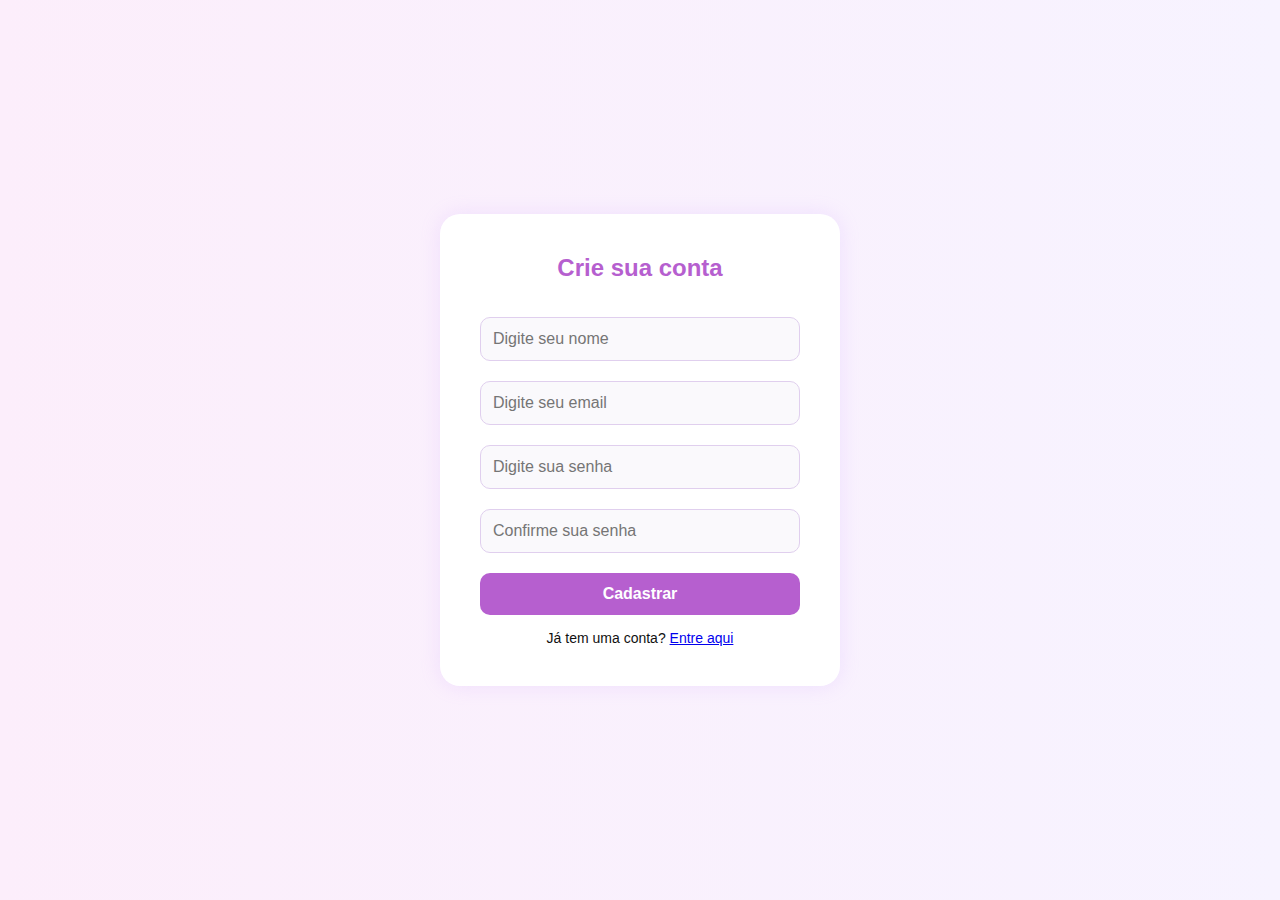
==== cadastro.html @ c94ce1c2 "ATT36 frontend" ====
<!DOCTYPE html>
<html lang="pt-BR">
<head>
  <meta charset="UTF-8">
  <title>Cadastro | Perfume Luxe</title>
  <link rel="stylesheet" href="css/style.css">
  <style>
    /* Estilos do formulário */
    body {
      margin: 0;
      padding: 0;
      font-family: 'Segoe UI', sans-serif;
      background: linear-gradient(to right, #fceefb, #f7f3ff);
      display: flex;
      justify-content: center;
      align-items: center;
      height: 100vh;
    }

    .form-container {
      background-color: #fff;
      padding: 40px;
      border-radius: 20px;
      box-shadow: 0 0 20px rgba(200, 150, 255, 0.2);
      max-width: 400px;
      width: 100%;
    }

    .form-container h2 {
      text-align: center;
      color: #b65fcf;
      margin-bottom: 25px;
      font-weight: 600;
    }

    .form-container input {
      width: 100%;
      padding: 12px;
      margin: 10px 0;
      border: 1px solid #e0cfee;
      border-radius: 10px;
      font-size: 16px;
      outline: none;
      background-color: #faf9fc;
    }

    .form-container button {
      width: 100%;
      padding: 12px;
      background-color: #b65fcf;
      color: white;
      border: none;
      border-radius: 10px;
      font-size: 16px;
      font-weight: bold;
      cursor: pointer;
      transition: background 0.3s;
      margin-top: 10px;
    }

    .form-container button:hover {
      background-color: #9d4bb8;
    }

    #mensagemCadastro {
      text-align: center;
      margin-top: 15px;
      font-size: 14px;
      font-weight: 500;
    }

    #mensagemCadastro.error {
      color: red;
    }

    #mensagemCadastro.success {
      color: green;
    }
  </style>
</head>
<body>
  <div class="form-container">
    <h2>Crie sua conta</h2>
    <form id="cadastro-form">
      <input type="text" id="nome" placeholder="Digite seu nome" required>
      <input type="email" id="email" placeholder="Digite seu email" required>
      <input type="password" id="senha" placeholder="Digite sua senha" required>
      <input type="password" id="confirmar-senha" placeholder="Confirme sua senha" required>
      <button type="submit">Cadastrar</button>
    </form>
    <p id="mensagemCadastro">Já tem uma conta? <a href="login.html">Entre aqui</a></p>
  </div>

  <script>
    const cadastroForm = document.getElementById("cadastro-form");
    const mensagemCadastro = document.getElementById("mensagemCadastro");

    cadastroForm.addEventListener("submit", async (e) => {
      e.preventDefault();

      const nome = document.getElementById("nome").value;
      const email = document.getElementById("email").value;
      const senha = document.getElementById("senha").value;
      const confirmarSenha = document.getElementById("confirmar-senha").value;

      // Validação
      if (!nome || !email || !senha || !confirmarSenha) {
        mensagemCadastro.classList.add('error');
        mensagemCadastro.textContent = "Por favor, preencha todos os campos.";
        return;
      }

      if (senha !== confirmarSenha) {
        mensagemCadastro.classList.add('error');
        mensagemCadastro.textContent = "As senhas não coincidem.";
        return;
      }

      try {
        // Enviar os dados para o backend
        const response = await fetch('https://loja-perfume-backend.onrender.com/api/cadastro', {
          method: 'POST',
          headers: {
            'Content-Type': 'application/json',
          },
          body: JSON.stringify({
            nome: nome,
            email: email,
            senha: senha,
            confirmarSenha: confirmarSenha,
          }),
        });

        const data = await response.json();

        // Log da resposta para ajudar na depuração
        console.log("Resposta do backend:", data);

        if (!response.ok) {
          mensagemCadastro.classList.add('error');
          mensagemCadastro.textContent = `Erro: ${data.mensagem || "Erro desconhecido."}`;
          throw new Error(data.mensagem || "Erro ao cadastrar.");
        }

        if (data.user) {
          mensagemCadastro.classList.add('success');
          mensagemCadastro.textContent = "Cadastro realizado com sucesso!";

          // Log para verificar se o código chegou aqui
          console.log("Redirecionando após cadastro bem-sucedido.");

          // Redirecionamento direto após 2 segundos
          setTimeout(() => {
            window.location.href = "index.html";  // Tente usar href ao invés de assign
          }, 2000);
        } else {
          mensagemCadastro.classList.add('error');
          mensagemCadastro.textContent = data.mensagem || "Erro desconhecido.";
        }
      } catch (error) {
        console.error("Erro ao cadastrar:", error);
      }
    });
  </script>
</body>
</html>
---- css/style.css ----
/* Fonte */
@import url('https://fonts.googleapis.com/css2?family=Montserrat:wght@400;700&display=swap');

* {
  margin: 0;
  padding: 0;
  box-sizing: border-box;
}

body {
  font-family: 'Montserrat', sans-serif;
  background-color: #fff;
  color: #111;
}

.roxo {
  color: #c084fc;
}

header {
  background-color: #111;
  padding: 20px 0;
  color: white;
  display: flex;
  justify-content: space-between;
  align-items: center;
  padding: 20px 50px;
}

.logo {
  font-size: 24px;
  font-weight: bold;
}

.menu {
  display: flex;
  gap: 20px;
}

.menu a {
  color: white;
  text-decoration: none;
  font-size: 16px;
  transition: color 0.3s;
}

.menu a:hover {
  color: #ccc;
}

.user-actions {
  display: flex;
  gap: 15px;
}

.user-actions a {
  color: white;
  text-decoration: none;
  font-size: 15px;
}

.carrinho-btn {
  background-color: #c084fc;
  color: #111;
  border: none;
  padding: 8px 12px;
  border-radius: 5px;
  cursor: pointer;
  font-weight: bold;
}

.hero {
  padding: 40px 20px;
  text-align: center;
}

.hero h1 {
  font-size: 32px;
  font-weight: bold;
  margin-bottom: 20px;
}

/* Adicionando cor verde pro SUCESS */
#mensagemCadastro.success {
  color: green; /* Cor verde para sucesso */
}

/* ==================== CARROSSEL ==================== */
.carousel {
  margin: 40px auto;
  text-align: center;
  overflow: hidden;
  position: relative;
  max-width: 920px; /* 4 imagens de 220px + 3 gaps de 20px */
}

.carousel h2 {
  font-size: 28px;
  margin-bottom: 20px;
}

.carousel-wrapper {
  display: flex;
  justify-content: center;
}

.carousel-track {
  display: flex;
  gap: 20px;
  animation: scrollCarousel 20s linear infinite;
  width: fit-content;
}

.carousel-track img {
  width: 220px;
  height: auto;
  border-radius: 12px;
  box-shadow: 0px 4px 10px rgba(0, 0, 0, 0.2);
}

/* Duplicação de imagens para loop infinito perfeito */
.carousel-track img:nth-child(n+7) {
  display: none;
}

/* Animação contínua */
@keyframes scrollCarousel {
  0% {
    transform: translateX(0);
  }
  100% {
    transform: translateX(-50%);
  }
}

/* ==================== PRODUTOS ==================== */
.produtos {
  padding: 40px 20px;
}

.produtos h2 {
  text-align: center;
  font-size: 26px;
  margin-bottom: 30px;
}

.produtos-grid {
  display: flex;
  flex-wrap: wrap;
  justify-content: center;
  gap: 30px;
}

.produto {
  width: 220px;
  background-color: #fafafa;
  border: 1px solid #ddd;
  border-radius: 12px;
  padding: 15px;
  text-align: center;
  box-shadow: 0 2px 8px rgba(0, 0, 0, 0.08);
  transition: transform 0.3s;
}

.produto:hover {
  transform: translateY(-5px);
}

.produto img {
  width: 100%;
  border-radius: 10px;
  margin-bottom: 10px;
}

.produto h3 {
  font-size: 18px;
  margin: 10px 0 5px;
}

.preco {
  font-size: 16px;
}

.desconto {
  text-decoration: line-through;
  color: #999;
  margin-left: 5px;
}

/* ==================== RESPONSIVO ==================== */

/* Para dispositivos menores que 768px (como tablets e smartphones) */
@media (max-width: 768px) {
  header {
    padding: 15px 20px;
    flex-direction: column;
    align-items: flex-start;
  }

  .menu {
    flex-direction: column;
    gap: 10px;
  }

  .menu a {
    font-size: 14px;
  }

  .user-actions {
    gap: 10px;
    flex-direction: column;
  }

  .carrinho-btn {
    padding: 6px 10px;
    font-size: 14px;
  }

  .hero h1 {
    font-size: 28px;
  }

  .carousel-track img {
    width: 180px; /* Ajusta o tamanho das imagens do carrossel */
  }

  .produtos-grid {
    gap: 20px;
  }

  .produto {
    width: 180px; /* Ajusta o tamanho dos produtos */
    padding: 12px;
  }

  .produto h3 {
    font-size: 16px;
  }

  .preco {
    font-size: 14px;
  }
}

/* Para dispositivos menores que 480px (como celulares) */
@media (max-width: 480px) {
  header {
    padding: 10px 15px;
  }

  .menu {
    flex-direction: column;
    gap: 8px;
  }

  .menu a {
    font-size: 12px;
  }

  .user-actions {
    gap: 8px;
    flex-direction: column;
  }

  .carrinho-btn {
    padding: 5px 8px;
    font-size: 12px;
  }

  .hero h1 {
    font-size: 24px;
  }

  .carousel-track img {
    width: 160px; /* Ajusta o tamanho das imagens do carrossel */
  }

  .produtos-grid {
    gap: 15px;
  }

  .produto {
    width: 160px; /* Ajusta o tamanho dos produtos */
    padding: 10px;
  }

  .produto h3 {
    font-size: 14px;
  }

  .preco {
    font-size: 12px;
  }
}
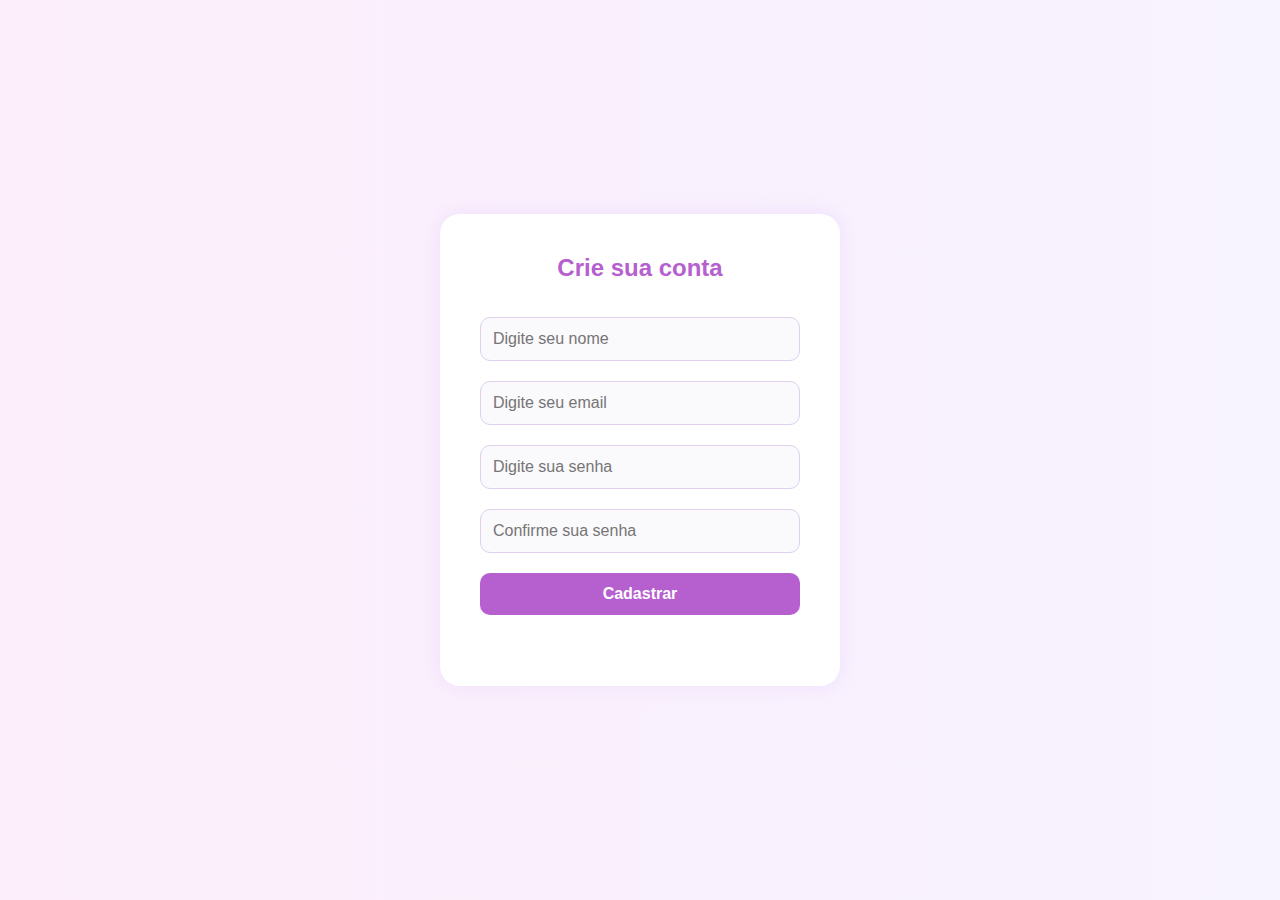
==== commit bbb9b4fb: "ATT38 FRONTEND" ====
--- a/cadastro.html
+++ b/cadastro.html
@@ -69,13 +69,6 @@
       font-weight: 500;
     }
 
-    #mensagemCadastro.error {
-      color: red;
-    }
-
-    #mensagemCadastro.success {
-      color: green;
-    }
   </style>
 </head>
 <body>
--- a/css/style.css
+++ b/css/style.css
@@ -1,4 +1,3 @@
-/* Fonte */
 @import url('https://fonts.googleapis.com/css2?family=Montserrat:wght@400;700&display=swap');
 
 * {
@@ -9,121 +8,125 @@
 
 body {
   font-family: 'Montserrat', sans-serif;
-  background-color: #fff;
-  color: #111;
+  background-color: #111;
+  color: #fff;
+}
+
+a {
+  text-decoration: none;
+  color: inherit;
 }
 
 .roxo {
   color: #c084fc;
 }
 
+/* ===== HEADER ===== */
 header {
-  background-color: #111;
-  padding: 20px 0;
-  color: white;
+  background-color: #000;
+  padding: 20px 40px;
   display: flex;
   justify-content: space-between;
   align-items: center;
-  padding: 20px 50px;
+  flex-wrap: wrap;
+  box-shadow: 0 2px 10px rgba(192, 132, 252, 0.2);
 }
 
 .logo {
-  font-size: 24px;
-  font-weight: bold;
+  font-size: 26px;
+  font-weight: bold;
+  color: #c084fc;
 }
 
 .menu {
   display: flex;
   gap: 20px;
+  flex-wrap: wrap;
 }
 
 .menu a {
-  color: white;
-  text-decoration: none;
+  color: #fff;
   font-size: 16px;
   transition: color 0.3s;
 }
 
 .menu a:hover {
-  color: #ccc;
+  color: #c084fc;
 }
 
 .user-actions {
   display: flex;
   gap: 15px;
-}
-
-.user-actions a {
-  color: white;
-  text-decoration: none;
-  font-size: 15px;
+  flex-wrap: wrap;
 }
 
 .carrinho-btn {
   background-color: #c084fc;
   color: #111;
   border: none;
-  padding: 8px 12px;
-  border-radius: 5px;
+  padding: 8px 14px;
+  border-radius: 6px;
   cursor: pointer;
   font-weight: bold;
-}
-
+  transition: background-color 0.3s ease;
+}
+
+.carrinho-btn:hover {
+  background-color: #a855f7;
+}
+
+/* ===== HERO ===== */
 .hero {
-  padding: 40px 20px;
+  padding: 50px 20px;
   text-align: center;
 }
 
 .hero h1 {
-  font-size: 32px;
+  font-size: 34px;
   font-weight: bold;
   margin-bottom: 20px;
-}
-
-/* Adicionando cor verde pro SUCESS */
+  color: #c084fc;
+}
+
+/* ===== MENSAGEM DE SUCESSO ===== */
 #mensagemCadastro.success {
-  color: green; /* Cor verde para sucesso */
-}
-
-/* ==================== CARROSSEL ==================== */
+  color: #00e676;
+  font-weight: bold;
+  text-align: center;
+}
+
+/* ===== CARROSSEL ===== */
 .carousel {
   margin: 40px auto;
   text-align: center;
   overflow: hidden;
-  position: relative;
-  max-width: 920px; /* 4 imagens de 220px + 3 gaps de 20px */
+  max-width: 1000px;
+  padding: 0 20px;
 }
 
 .carousel h2 {
   font-size: 28px;
-  margin-bottom: 20px;
+  margin-bottom: 25px;
 }
 
 .carousel-wrapper {
-  display: flex;
-  justify-content: center;
+  overflow: hidden;
+  width: 100%;
 }
 
 .carousel-track {
   display: flex;
   gap: 20px;
-  animation: scrollCarousel 20s linear infinite;
-  width: fit-content;
+  animation: scrollCarousel 25s linear infinite;
 }
 
 .carousel-track img {
   width: 220px;
   height: auto;
   border-radius: 12px;
-  box-shadow: 0px 4px 10px rgba(0, 0, 0, 0.2);
-}
-
-/* Duplicação de imagens para loop infinito perfeito */
-.carousel-track img:nth-child(n+7) {
-  display: none;
-}
-
-/* Animação contínua */
+  box-shadow: 0px 4px 15px rgba(192, 132, 252, 0.3);
+}
+
 @keyframes scrollCarousel {
   0% {
     transform: translateX(0);
@@ -133,15 +136,16 @@
   }
 }
 
-/* ==================== PRODUTOS ==================== */
+/* ===== SEÇÃO DE PRODUTOS (CONFIRA) ===== */
 .produtos {
-  padding: 40px 20px;
+  padding: 60px 20px;
 }
 
 .produtos h2 {
   text-align: center;
-  font-size: 26px;
-  margin-bottom: 30px;
+  font-size: 28px;
+  margin-bottom: 40px;
+  color: #c084fc;
 }
 
 .produtos-grid {
@@ -152,44 +156,110 @@
 }
 
 .produto {
-  width: 220px;
-  background-color: #fafafa;
-  border: 1px solid #ddd;
+  width: 250px;
+  background-color: #1a1a1a;
+  border: 1px solid #333;
   border-radius: 12px;
-  padding: 15px;
+  padding: 16px;
+  box-shadow: 0 4px 12px rgba(192, 132, 252, 0.15);
   text-align: center;
-  box-shadow: 0 2px 8px rgba(0, 0, 0, 0.08);
   transition: transform 0.3s;
+  display: flex;
+  flex-direction: column;
+  justify-content: space-between;
 }
 
 .produto:hover {
   transform: translateY(-5px);
 }
 
-.produto img {
-  width: 100%;
+.imagem-produto {
+  width: 100%;
+  height: 180px;
+  overflow: hidden;
   border-radius: 10px;
-  margin-bottom: 10px;
+  margin-bottom: 15px;
+  display: flex;
+  align-items: center;
+  justify-content: center;
+  background-color: #000;
+}
+
+.imagem-produto img {
+  width: 100%;
+  height: 100%;
+  object-fit: contain;
+  transition: transform 0.4s ease;
+}
+
+.produto:hover .imagem-produto img {
+  transform: scale(1.05);
 }
 
 .produto h3 {
   font-size: 18px;
-  margin: 10px 0 5px;
+  margin: 12px 0 6px;
+  color: #000 !important;
+
+}
+
+.descricao {
+  font-size: 0.85rem;
+  color: #ccc;
+  margin-bottom: 12px;
+  min-height: 40px;
 }
 
 .preco {
-  font-size: 16px;
+  font-weight: bold;
+  margin: 10px 0;
+}
+
+.preco span {
+  color: #00e676;
+  font-size: 1.1rem;
+  margin-left: 5px;
 }
 
 .desconto {
   text-decoration: line-through;
-  color: #999;
+  color: #888;
   margin-left: 5px;
 }
 
-/* ==================== RESPONSIVO ==================== */
-
-/* Para dispositivos menores que 768px (como tablets e smartphones) */
+.comprar-btn {
+  background-color: #00e676;
+  color: #111;
+  border: none;
+  padding: 10px;
+  width: 100%;
+  font-size: 0.9rem;
+  font-weight: bold;
+  border-radius: 8px;
+  cursor: pointer;
+  transition: background-color 0.3s ease;
+  box-shadow: 0 3px 8px rgba(0, 0, 0, 0.3);
+}
+
+.comprar-btn:hover {
+  background-color: #00c853;
+}
+
+/* ===== RESPONSIVO ===== */
+@media (max-width: 1024px) {
+  .carousel-track img {
+    width: 180px;
+  }
+
+  .produto {
+    width: 220px;
+  }
+
+  .imagem-produto {
+    height: 160px;
+  }
+}
+
 @media (max-width: 768px) {
   header {
     padding: 15px 20px;
@@ -197,23 +267,12 @@
     align-items: flex-start;
   }
 
-  .menu {
+  .menu,
+  .user-actions {
     flex-direction: column;
     gap: 10px;
-  }
-
-  .menu a {
-    font-size: 14px;
-  }
-
-  .user-actions {
-    gap: 10px;
-    flex-direction: column;
-  }
-
-  .carrinho-btn {
-    padding: 6px 10px;
-    font-size: 14px;
+    width: 100%;
+    margin-top: 10px;
   }
 
   .hero h1 {
@@ -221,74 +280,184 @@
   }
 
   .carousel-track img {
-    width: 180px; /* Ajusta o tamanho das imagens do carrossel */
-  }
-
-  .produtos-grid {
-    gap: 20px;
+    width: 160px;
   }
 
   .produto {
-    width: 180px; /* Ajusta o tamanho dos produtos */
-    padding: 12px;
-  }
-
-  .produto h3 {
-    font-size: 16px;
-  }
-
-  .preco {
-    font-size: 14px;
-  }
-}
-
-/* Para dispositivos menores que 480px (como celulares) */
+    width: 200px;
+  }
+
+  .imagem-produto {
+    height: 150px;
+  }
+}
+
 @media (max-width: 480px) {
-  header {
-    padding: 10px 15px;
-  }
-
-  .menu {
-    flex-direction: column;
-    gap: 8px;
-  }
-
-  .menu a {
-    font-size: 12px;
-  }
-
-  .user-actions {
-    gap: 8px;
-    flex-direction: column;
-  }
-
-  .carrinho-btn {
-    padding: 5px 8px;
-    font-size: 12px;
+  .logo {
+    font-size: 22px;
   }
 
   .hero h1 {
     font-size: 24px;
   }
 
+  .carousel h2 {
+    font-size: 22px;
+  }
+
   .carousel-track img {
-    width: 160px; /* Ajusta o tamanho das imagens do carrossel */
-  }
-
-  .produtos-grid {
-    gap: 15px;
+    width: 140px;
   }
 
   .produto {
-    width: 160px; /* Ajusta o tamanho dos produtos */
-    padding: 10px;
+    width: 160px;
+    padding: 12px;
+  }
+
+  .imagem-produto {
+    height: 120px;
   }
 
   .produto h3 {
     font-size: 14px;
   }
 
-  .preco {
-    font-size: 12px;
-  }
-}
+  .descricao {
+    font-size: 0.75rem;
+  }
+
+  .comprar-btn {
+    font-size: 0.8rem;
+    padding: 8px;
+  }
+}
+
+.comentarios {
+  margin-top: 20px;
+  padding: 10px;
+  background-color: #f6f6f6;
+  border-radius: 8px;
+}
+
+.comentarios h5 {
+  margin-bottom: 10px;
+  font-size: 18px;
+  color: #333;
+}
+
+.comentarios p {
+  margin: 5px 0;
+  font-size: 14px;
+  color: #444;
+}
+
+/* Estilos do popup */
+.popup {
+  position: fixed;
+  top: 50%;
+  left: 50%;
+  transform: translate(-50%, -50%);
+  width: 90%;
+  max-width: 500px;
+  max-height: 90vh; /* Altura máxima do popup */
+  overflow-y: auto;  /* Scroll interno */
+  background-color: #fff;
+  padding: 20px;
+  border-radius: 12px;
+  z-index: 1001;
+  box-shadow: 0 8px 20px rgba(0, 0, 0, 0.4);
+  scrollbar-width: thin;           /* Firefox */
+  scrollbar-color: #999 transparent; /* Firefox */
+}
+
+.popup::-webkit-scrollbar {
+  width: 8px;
+}
+
+.popup::-webkit-scrollbar-thumb {
+  background: #888;
+  border-radius: 10px;
+}
+
+.popup::-webkit-scrollbar-thumb:hover {
+  background: #555;
+}
+
+.popup img {
+  width: 100%;
+  border-radius: 8px;
+  margin-bottom: 10px;
+}
+
+.popup h4 {
+  margin-top: 10px;
+  font-size: 22px;
+}
+
+.popup .descricao,
+.popup .estoque,
+.popup .avaliacao,
+.popup .comentarios {
+  margin: 10px 0;
+  font-size: 15px;
+  color: #333;
+}
+
+.popup .comentarios p {
+  margin-bottom: 5px;
+  font-size: 14px;
+}
+
+.popup .comprar-btn,
+.popup .fechar-btn {
+  display: block;
+  width: 100%;
+  margin-top: 12px;
+  padding: 10px;
+  font-weight: bold;
+  font-size: 16px;
+  cursor: pointer;
+  border-radius: 8px;
+  border: none;
+  transition: 0.2s ease;
+}
+
+.popup .comprar-btn {
+  background-color: #28a745;
+  color: white;
+}
+
+.popup .comprar-btn:hover {
+  background-color: #218838;
+}
+
+.popup .fechar-btn {
+  background-color: #ccc;
+  color: #333;
+}
+
+.popup .fechar-btn:hover {
+  background-color: #aaa;
+}
+
+.produto p strong {
+  color: #000 !important;
+}
+
+h3 {
+  color: #000 !important;
+}
+
+#mensagemCadastro.success {
+  color: #4CAF50 !important; /* verde elegante */
+  font-weight: bold;
+}
+
+#mensagemCadastro.error {
+  color: red !important;
+  font-weight: bold;
+}
+
+
+
+
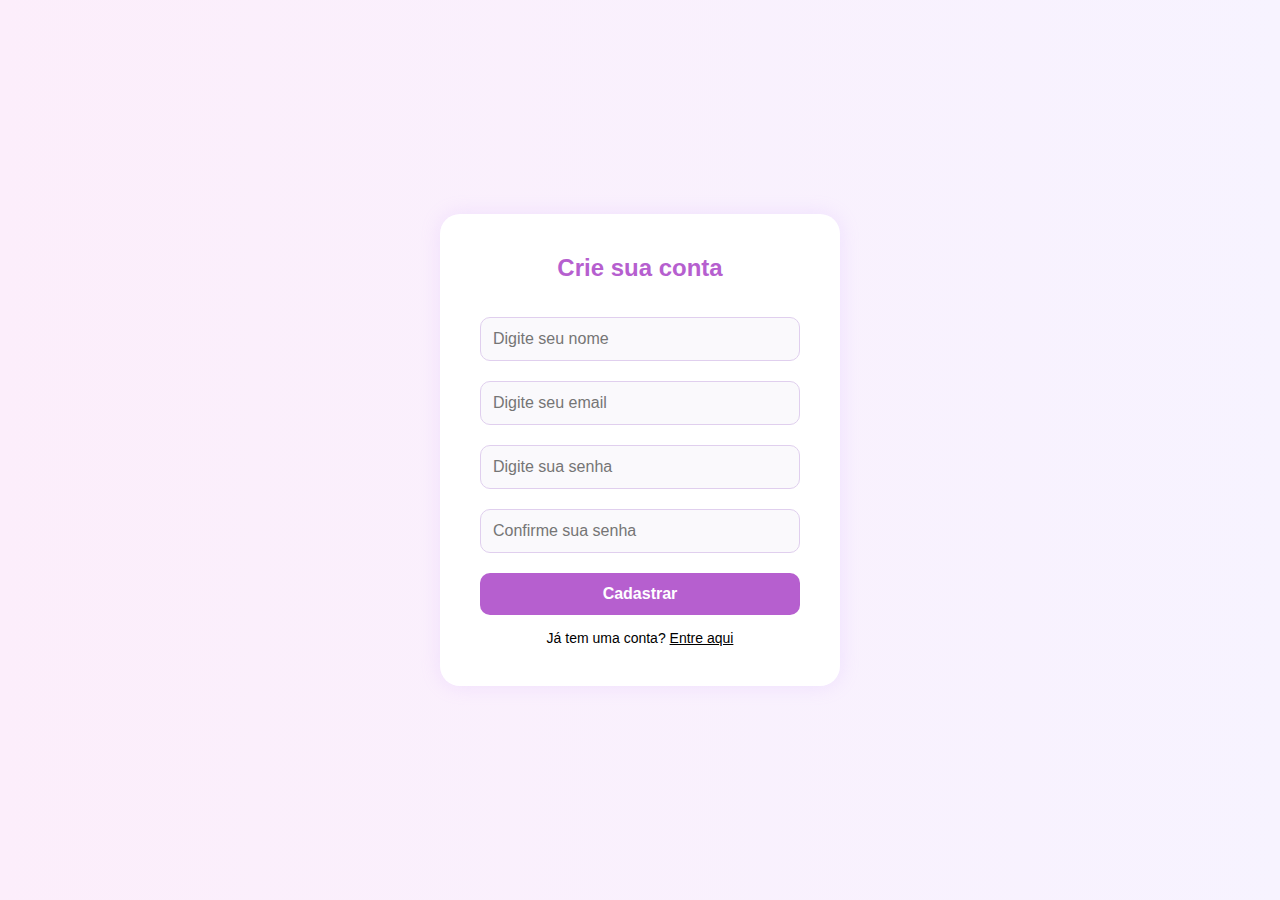
==== commit ca2260f2: "ATT5.1 FRONTEND" ====
--- a/cadastro.html
+++ b/cadastro.html
@@ -1,6 +1,7 @@
 <!DOCTYPE html>
 <html lang="pt-BR">
 <head>
+  <meta name="viewport" content="width=device-width, initial-scale=1.0">
   <meta charset="UTF-8">
   <title>Cadastro | Perfume Luxe</title>
   <link rel="stylesheet" href="css/style.css">
@@ -126,6 +127,20 @@
 
         const data = await response.json();
 
+        if (data.user) {
+  mensagemCadastro.classList.add('success');
+  mensagemCadastro.textContent = "Cadastro realizado com sucesso!";
+
+  // Marcar usuário como logado
+  localStorage.setItem("usuarioLogado", "true");
+  sessionStorage.setItem('userLoggedIn', true);
+
+  // Redirecionamento direto após 2 segundos
+  setTimeout(() => {
+    window.location.href = "index.html";
+  }, 800);
+}
+
         // Log da resposta para ajudar na depuração
         console.log("Resposta do backend:", data);
 
@@ -135,21 +150,19 @@
           throw new Error(data.mensagem || "Erro ao cadastrar.");
         }
 
-        if (data.user) {
-          mensagemCadastro.classList.add('success');
-          mensagemCadastro.textContent = "Cadastro realizado com sucesso!";
+        if (response.ok) {
+  mensagemCadastro.classList.add('success');
+  mensagemCadastro.textContent = "Cadastro realizado com sucesso!";
 
-          // Log para verificar se o código chegou aqui
-          console.log("Redirecionando após cadastro bem-sucedido.");
+  console.log("Redirecionando após cadastro bem-sucedido.");
 
-          // Redirecionamento direto após 2 segundos
-          setTimeout(() => {
-            window.location.href = "index.html";  // Tente usar href ao invés de assign
-          }, 2000);
-        } else {
-          mensagemCadastro.classList.add('error');
-          mensagemCadastro.textContent = data.mensagem || "Erro desconhecido.";
-        }
+  setTimeout(() => {
+    window.location.href = "index.html";
+  }, 2000);
+} else {
+  mensagemCadastro.classList.add('error');
+  mensagemCadastro.textContent = data.mensagem || "Erro desconhecido.";
+}
       } catch (error) {
         console.error("Erro ao cadastrar:", error);
       }
--- a/css/style.css
+++ b/css/style.css
@@ -1,5 +1,6 @@
 @import url('https://fonts.googleapis.com/css2?family=Montserrat:wght@400;700&display=swap');
 
+/* RESET + GERAIS */
 * {
   margin: 0;
   padding: 0;
@@ -30,6 +31,7 @@
   align-items: center;
   flex-wrap: wrap;
   box-shadow: 0 2px 10px rgba(192, 132, 252, 0.2);
+  color: white;
 }
 
 .logo {
@@ -38,10 +40,19 @@
   color: #c084fc;
 }
 
+.container {
+  width: 90%;
+  margin: 0 auto;
+  display: flex;
+  justify-content: space-between;
+  align-items: center;
+}
+
 .menu {
   display: flex;
   gap: 20px;
   flex-wrap: wrap;
+  list-style: none;
 }
 
 .menu a {
@@ -54,8 +65,9 @@
   color: #c084fc;
 }
 
-.user-actions {
-  display: flex;
+.login-cadastro, .user-actions {
+  display: flex;
+  align-items: center;
   gap: 15px;
   flex-wrap: wrap;
 }
@@ -88,11 +100,32 @@
   color: #c084fc;
 }
 
+.hero h2 {
+  font-size: 28px;
+  color: #6a0dad;
+}
+
 /* ===== MENSAGEM DE SUCESSO ===== */
 #mensagemCadastro.success {
   color: #00e676;
   font-weight: bold;
   text-align: center;
+}
+
+#mensagemLogin {
+  color: #000;
+}
+#mensagemLogin a {
+  color: #000; /* cor do link */
+  text-decoration: underline; /* sublinha o link */
+}
+
+#mensagemCadastro {
+  color: #000;
+}
+#mensagemCadastro a {
+  color: #000000; /* cor do link */
+  text-decoration: underline; /* sublinha o link */
 }
 
 /* ===== CARROSSEL ===== */
@@ -107,6 +140,7 @@
 .carousel h2 {
   font-size: 28px;
   margin-bottom: 25px;
+  color: #fff;
 }
 
 .carousel-wrapper {
@@ -118,6 +152,7 @@
   display: flex;
   gap: 20px;
   animation: scrollCarousel 25s linear infinite;
+  width: max-content;
 }
 
 .carousel-track img {
@@ -136,7 +171,7 @@
   }
 }
 
-/* ===== SEÇÃO DE PRODUTOS (CONFIRA) ===== */
+/* ===== PRODUTOS ===== */
 .produtos {
   padding: 60px 20px;
 }
@@ -154,6 +189,7 @@
   justify-content: center;
   gap: 30px;
 }
+
 
 .produto {
   width: 250px;
@@ -167,10 +203,13 @@
   display: flex;
   flex-direction: column;
   justify-content: space-between;
+  cursor: pointer;
+  position: relative;
 }
 
 .produto:hover {
   transform: translateY(-5px);
+  box-shadow: 0 8px 16px rgba(0,0,0,0.15);
 }
 
 .imagem-produto {
@@ -199,8 +238,7 @@
 .produto h3 {
   font-size: 18px;
   margin: 12px 0 6px;
-  color: #000 !important;
-
+  color: #fff;
 }
 
 .descricao {
@@ -238,226 +276,132 @@
   border-radius: 8px;
   cursor: pointer;
   transition: background-color 0.3s ease;
-  box-shadow: 0 3px 8px rgba(0, 0, 0, 0.3);
+  box-shadow: 0 3px 8px rgba(0, 0, 0, 0.2);
 }
 
 .comprar-btn:hover {
   background-color: #00c853;
 }
 
-/* ===== RESPONSIVO ===== */
-@media (max-width: 1024px) {
-  .carousel-track img {
-    width: 180px;
-  }
-
-  .produto {
-    width: 220px;
-  }
-
-  .imagem-produto {
-    height: 160px;
-  }
-}
-
-@media (max-width: 768px) {
-  header {
-    padding: 15px 20px;
-    flex-direction: column;
-    align-items: flex-start;
-  }
-
-  .menu,
-  .user-actions {
-    flex-direction: column;
-    gap: 10px;
-    width: 100%;
-    margin-top: 10px;
-  }
-
-  .hero h1 {
-    font-size: 28px;
-  }
-
-  .carousel-track img {
-    width: 160px;
-  }
-
-  .produto {
-    width: 200px;
-  }
-
-  .imagem-produto {
-    height: 150px;
-  }
-}
-
-@media (max-width: 480px) {
-  .logo {
-    font-size: 22px;
-  }
-
-  .hero h1 {
-    font-size: 24px;
-  }
-
-  .carousel h2 {
-    font-size: 22px;
-  }
-
-  .carousel-track img {
-    width: 140px;
-  }
-
-  .produto {
-    width: 160px;
-    padding: 12px;
-  }
-
-  .imagem-produto {
-    height: 120px;
-  }
-
-  .produto h3 {
-    font-size: 14px;
-  }
-
-  .descricao {
-    font-size: 0.75rem;
-  }
-
-  .comprar-btn {
-    font-size: 0.8rem;
-    padding: 8px;
-  }
-}
-
-.comentarios {
-  margin-top: 20px;
-  padding: 10px;
-  background-color: #f6f6f6;
+/* ===== VER MAIS ===== */
+.ver-mais {
+  position: absolute;
+  bottom: 10px;
+  left: 50%;
+  transform: translateX(-50%);
+  background-color: rgba(255, 0, 0, 0.904);
+  color: white;
+  padding: 3px 10px;
+  font-size: 12px;
   border-radius: 8px;
-}
-
-.comentarios h5 {
-  margin-bottom: 10px;
-  font-size: 18px;
-  color: #333;
-}
-
-.comentarios p {
-  margin: 5px 0;
-  font-size: 14px;
-  color: #444;
-}
-
-/* Estilos do popup */
+  opacity: 0;
+  transition: opacity 0.3s;
+  pointer-events: none;
+}
+
+.produto:hover .ver-mais {
+  opacity: 1;
+}
+
+/* ===== POPUP ===== */
 .popup {
   position: fixed;
   top: 50%;
   left: 50%;
-  transform: translate(-50%, -50%);
-  width: 90%;
-  max-width: 500px;
-  max-height: 90vh; /* Altura máxima do popup */
-  overflow-y: auto;  /* Scroll interno */
-  background-color: #fff;
-  padding: 20px;
-  border-radius: 12px;
-  z-index: 1001;
-  box-shadow: 0 8px 20px rgba(0, 0, 0, 0.4);
-  scrollbar-width: thin;           /* Firefox */
-  scrollbar-color: #999 transparent; /* Firefox */
-}
-
-.popup::-webkit-scrollbar {
-  width: 8px;
-}
-
-.popup::-webkit-scrollbar-thumb {
-  background: #888;
-  border-radius: 10px;
-}
-
-.popup::-webkit-scrollbar-thumb:hover {
-  background: #555;
+  transform: translate(-50%, -50%) scale(1);
+  background: white;
+  border-radius: 14px;
+  padding: 24px;
+  max-width: 400px;
+  width: 95%;
+  box-shadow: 0 12px 24px rgba(0, 0, 0, 0.25);
+  z-index: 9999;
+  animation: fadeInPopup 0.3s ease-in-out;
+  color: #111;
 }
 
 .popup img {
   width: 100%;
-  border-radius: 8px;
+  border-radius: 10px;
+  margin-bottom: 15px;
+}
+
+.popup h4 {
+  font-size: 22px;
+  color: #222;
+}
+
+.popup .descricao {
+  font-size: 14px;
+  color: #555;
   margin-bottom: 10px;
 }
 
-.popup h4 {
-  margin-top: 10px;
-  font-size: 22px;
-}
-
-.popup .descricao,
-.popup .estoque,
-.popup .avaliacao,
+.popup .estoque {
+  color: green;
+  font-size: 13px;
+  margin-bottom: 5px;
+}
+
+.popup .avaliacao {
+  margin-bottom: 10px;
+}
+
+.popup .avaliacao span {
+  color: gold;
+  font-size: 18px;
+}
+
 .popup .comentarios {
-  margin: 10px 0;
-  font-size: 15px;
-  color: #333;
+  text-align: left;
+  margin-top: 15px;
+}
+
+.popup .comentarios h5 {
+  margin-bottom: 5px;
 }
 
 .popup .comentarios p {
-  margin-bottom: 5px;
-  font-size: 14px;
+  font-size: 13px;
+  margin-bottom: 8px;
+  border-bottom: 1px solid #eee;
+  padding-bottom: 5px;
 }
 
 .popup .comprar-btn,
 .popup .fechar-btn {
-  display: block;
-  width: 100%;
   margin-top: 12px;
-  padding: 10px;
-  font-weight: bold;
-  font-size: 16px;
+  display: inline-block;
+  padding: 10px 20px;
+  font-size: 14px;
+  border-radius: 6px;
   cursor: pointer;
-  border-radius: 8px;
+}
+
+.popup .comprar-btn {
+  background: #6a0dad;
+  color: white;
   border: none;
-  transition: 0.2s ease;
-}
-
-.popup .comprar-btn {
-  background-color: #28a745;
-  color: white;
-}
-
-.popup .comprar-btn:hover {
-  background-color: #218838;
 }
 
 .popup .fechar-btn {
-  background-color: #ccc;
-  color: #333;
-}
-
-.popup .fechar-btn:hover {
-  background-color: #aaa;
-}
-
-.produto p strong {
-  color: #000 !important;
-}
-
-h3 {
-  color: #000 !important;
-}
-
-#mensagemCadastro.success {
-  color: #4CAF50 !important; /* verde elegante */
-  font-weight: bold;
-}
-
-#mensagemCadastro.error {
-  color: red !important;
-  font-weight: bold;
-}
-
-
-
-
+  background: transparent;
+  color: #e11d48;
+  border: 1px solid #e11d48;
+}
+
+/* ===== OVERLAY ===== */
+.overlay {
+  position: fixed;
+  top: 0; left: 0;
+  width: 100vw;
+  height: 100vh;
+  background: rgba(0,0,0,0.5);
+  z-index: 9998;
+}
+
+@media (min-width: 769px) {
+  .produtos-grid {
+    flex-direction: row !important;
+  }
+}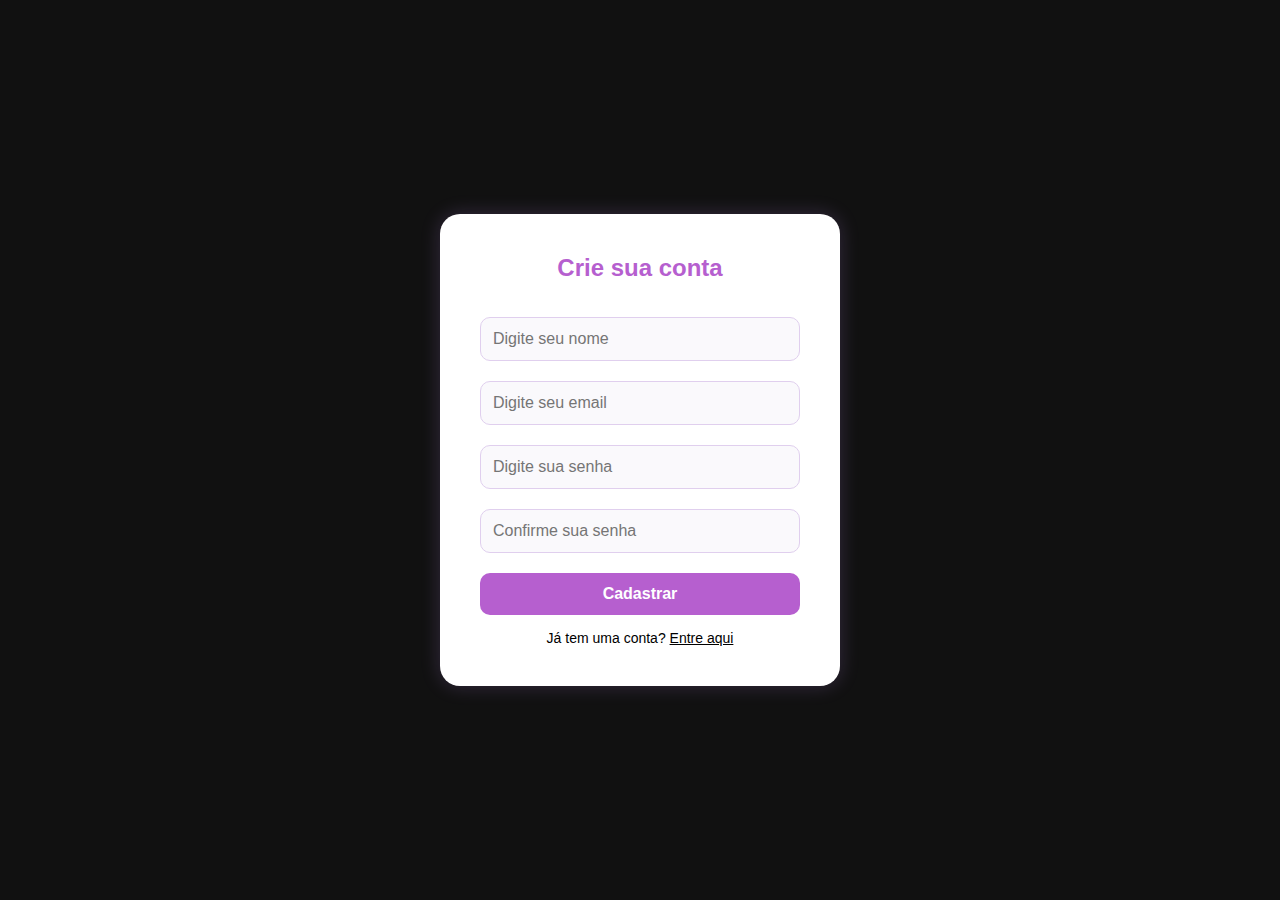
==== commit 8c58b317: "ATT5.8 frontend" ====
--- a/cadastro.html
+++ b/cadastro.html
@@ -11,7 +11,7 @@
       margin: 0;
       padding: 0;
       font-family: 'Segoe UI', sans-serif;
-      background: linear-gradient(to right, #fceefb, #f7f3ff);
+      background: linear-gradient(to right, #111, #111);
       display: flex;
       justify-content: center;
       align-items: center;
--- a/css/style.css
+++ b/css/style.css
@@ -115,6 +115,7 @@
 #mensagemLogin {
   color: #000;
 }
+
 #mensagemLogin a {
   color: #000; /* cor do link */
   text-decoration: underline; /* sublinha o link */
@@ -123,6 +124,7 @@
 #mensagemCadastro {
   color: #000;
 }
+
 #mensagemCadastro a {
   color: #000000; /* cor do link */
   text-decoration: underline; /* sublinha o link */
@@ -168,6 +170,31 @@
   }
   100% {
     transform: translateX(-50%);
+  }
+}
+
+/* Responsividade para dispositivos móveis */
+@media (max-width: 768px) {
+  .popup {
+    max-height: 90vh; /* limita a altura da popup */
+    overflow-y: auto; /* ativa scroll vertical */
+    padding: 20px;
+  }
+
+  .popup .comprar-btn,
+  .popup .fechar-btn {
+    width: 100%;
+    box-sizing: border-box;
+    text-align: center;
+  }
+
+  .popup img {
+    max-height: 200px;
+    object-fit: contain;
+  }
+
+  .popup .comentarios {
+    font-size: 12px;
   }
 }
 
@@ -281,6 +308,22 @@
 
 .comprar-btn:hover {
   background-color: #00c853;
+}
+
+.btn-carrinho { 
+  background-color: #27ae60;
+  color: white;
+  border: none;
+  padding: 10px 20px;
+  font-size: 16px;
+  border-radius: 8px;
+  cursor: pointer;
+  transition: background-color 0.3s ease;
+  margin-top: 15px;
+}
+
+.btn-carrinho:hover { 
+  background-color: #219653;
 }
 
 /* ===== VER MAIS ===== */
